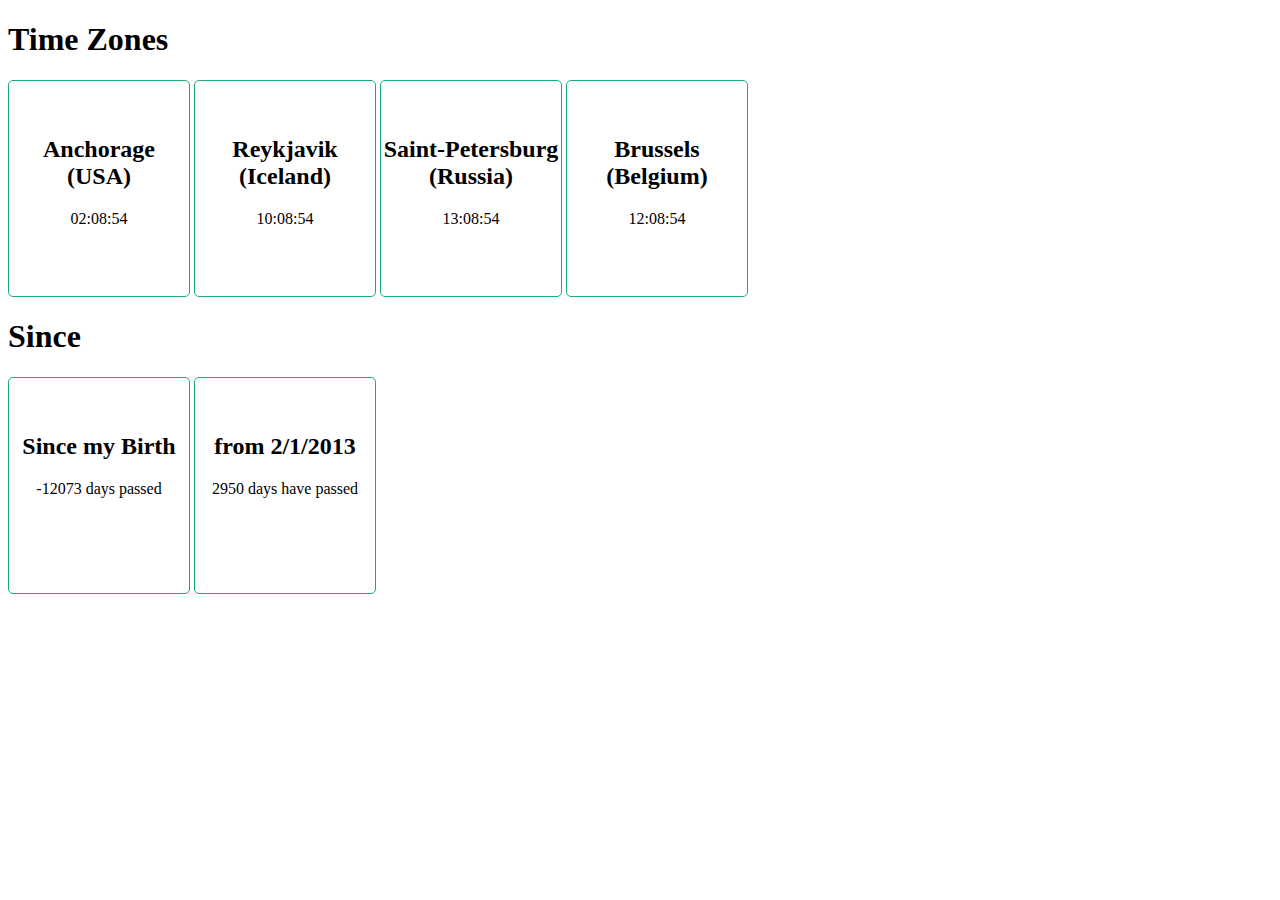
==== 2.dates/index.html @ 0a7271bf "Dates" ====
<!DOCTYPE html>
<html lang="en">
<head>
    <meta charset="UTF-8">
    <meta http-equiv="X-UA-Compatible" content="IE=edge">
    <meta name="viewport" content="width=device-width, initial-scale=1.0">
    <title>Document</title>
    <link rel="stylesheet" href="styles.css">
</head>
<body>

<h1>Time Zones</h1>

<div class="timebox">
    <h2>Anchorage (USA)</h2>
    <p id="Anchorage"></p>
</div>

<div class="timebox">
    <h2>Reykjavik (Iceland)</h2>
    <p id="Reykjavik"></p>
</div>

<div class="timebox">
    <h2>Saint-Petersburg (Russia)</h2>
    <p id="Saint-Petersburg"></p>
</div>

<div class="timebox">
    <h2>Brussels (Belgium)</h2>
    <p id="Brussels"></p>
</div>

<h1>Since </h1>

<div class="timebox">
    <h2>Since my Birth</h2>
    <p id="Birth"></p>
</div>
<div class="timebox">
    <h2>from 2/1/2013</h2>
    <p id="Passed"></p>
</div>

</div>
    <script src="script.js"></script>
</body>
</html>
---- 2.dates/styles.css ----
.timebox{
    display: inline-block;
    border: 1px solid rgb(29, 171, 116);
    border-radius: 5px;
    height: 180px;
    width: 180px;
    padding-top: 35px;


}

.timebox h2, .timebox p{text-align: center;}
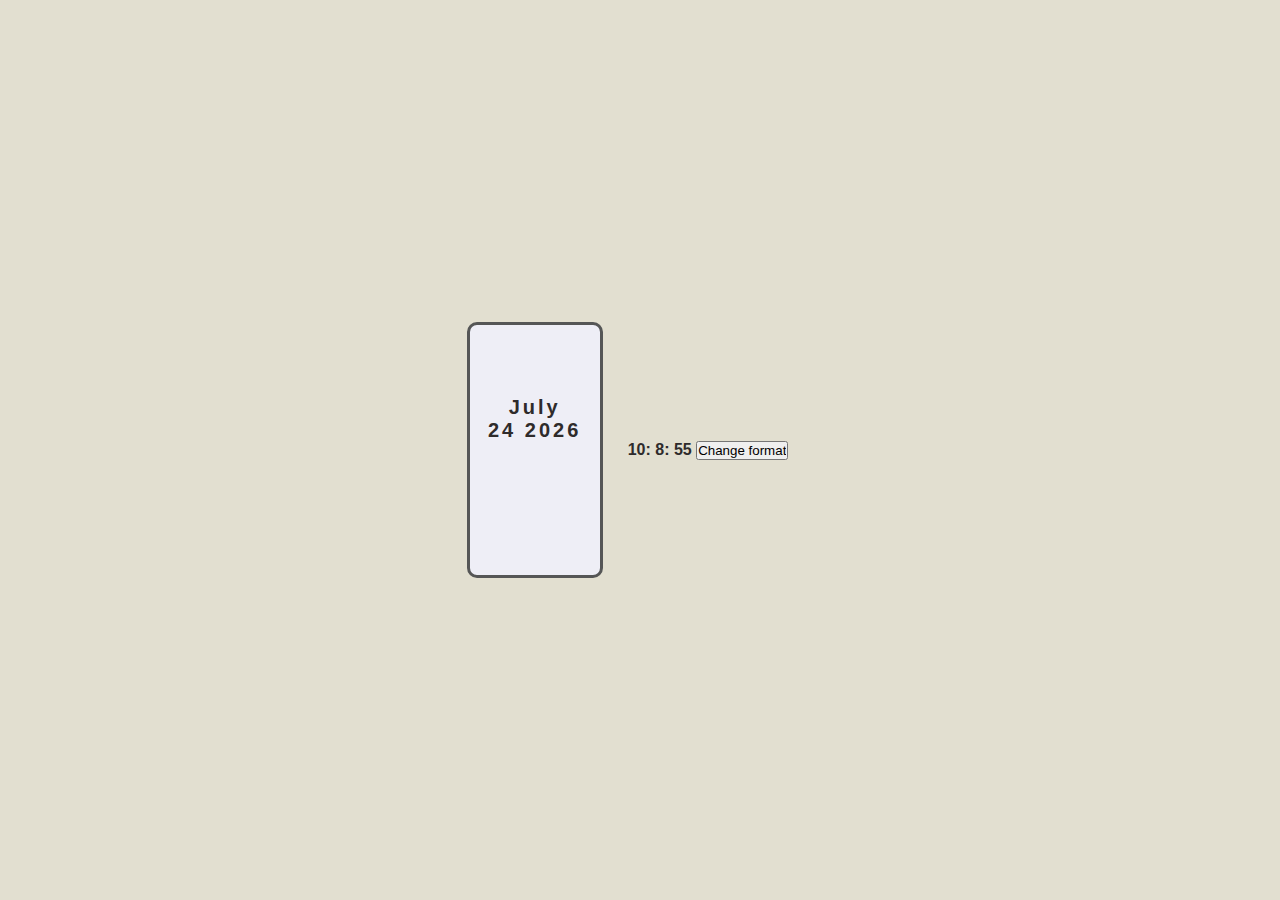
==== commit 83dbf602: "date and time added" ====
--- a/2.dates/index.html
+++ b/2.dates/index.html
@@ -4,11 +4,11 @@
     <meta charset="UTF-8">
     <meta http-equiv="X-UA-Compatible" content="IE=edge">
     <meta name="viewport" content="width=device-width, initial-scale=1.0">
-    <title>Document</title>
+    <title>Digital clock With Date</title>
     <link rel="stylesheet" href="styles.css">
 </head>
 <body>
-
+<!--
 <h1>Time Zones</h1>
 
 <div class="timebox">
@@ -40,7 +40,33 @@
 <div class="timebox">
     <h2>from 2/1/2013</h2>
     <p id="Passed"></p>
+</div> -->
+
+<div class="datetime">
+    <div class="date">
+        <span id="dayname">Day</span><br><br>
+        <span id="month" >Month</span><br>
+        <span id="daynum">00</span>
+        <span id="year">Year</span>
+    </div>
+
+    <br><br>
 </div>
+
+
+<!-- <div class="datetime"> -->
+    <div id="x"></div>
+
+    <div id="y"></div>
+</div>
+
+<div class="time">
+    <span id="hour">00</span>:
+    <span id="minutes">00</span>:
+    <span id="seconds">00</span>
+    <!-- <span id="period">AM</span> -->
+
+    <input type="button" id="changeFormat" value="Change format" />
 
 </div>
     <script src="script.js"></script>
--- a/2.dates/styles.css
+++ b/2.dates/styles.css
@@ -1,12 +1,52 @@
-.timebox{
+/* .timebox{
     display: inline-block;
     border: 1px solid rgb(29, 171, 116);
     border-radius: 5px;
     height: 180px;
     width: 180px;
     padding-top: 35px;
+}
 
+.timebox h2, .timebox p{text-align: center;} */
+
+*{
+    margin: 0px;
+    padding: 0px;
+}
+
+body {
+    height: 100vh;
+    /* Viewport Height (vh) ekran yüksekliğinin 100/1'lik bir bölümüne denk geliyor. */
+    display:flex;
+    justify-content: center;
+    align-items: center;
+    background: #e2dfd0 ;
+}
+
+.datetime {
+    display:block;
+    color:rgb(46, 43, 43);
+    background: #eeeef6;
+    font-family: 'Segoe UI', Tahoma, Verdana, sans-serif;
+    width: 100px;
+    height: 200px;
+    padding: 25px 15px;
+    border: 3px solid #555656;
+    border-radius: 10px;
 
 }
 
-.timebox h2, .timebox p{text-align: center;}
+.date {
+    font-size: 20px;
+    font-weight: 600;
+    text-align: center;
+    letter-spacing: 3px;
+}
+
+.time {
+    /* display:inline; */
+    font-weight: 600;
+    color:rgb(46, 43, 43);
+    font-family: 'Segoe UI', Tahoma, Verdana, sans-serif;
+    padding:25px;
+}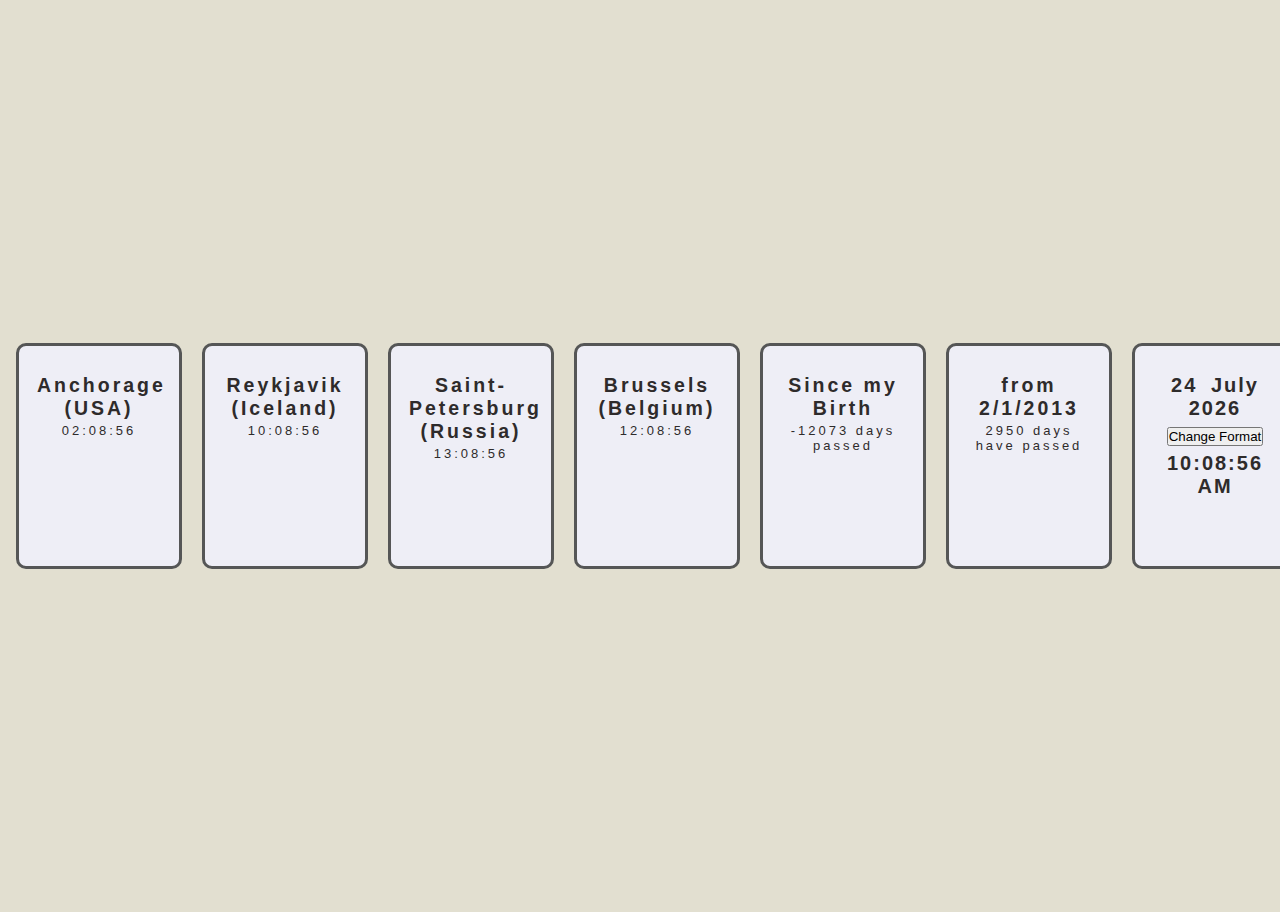
==== commit d94aa989: "2. ex added." ====
--- a/2.dates/index.html
+++ b/2.dates/index.html
@@ -8,8 +8,8 @@
     <link rel="stylesheet" href="styles.css">
 </head>
 <body>
-<!--
-<h1>Time Zones</h1>
+
+<!-- <h1>Time Zones</h1> -->
 
 <div class="timebox">
     <h2>Anchorage (USA)</h2>
@@ -31,7 +31,7 @@
     <p id="Brussels"></p>
 </div>
 
-<h1>Since </h1>
+<!-- <h1>Since </h1> -->
 
 <div class="timebox">
     <h2>Since my Birth</h2>
@@ -40,34 +40,18 @@
 <div class="timebox">
     <h2>from 2/1/2013</h2>
     <p id="Passed"></p>
-</div> -->
+</div>
 
 <div class="datetime">
     <div class="date">
-        <span id="dayname">Day</span><br><br>
-        <span id="month" >Month</span><br>
-        <span id="daynum">00</span>
-        <span id="year">Year</span>
+        <span id="gun">Day</span>
+        <span id="ay" >Month</span>
+        <span id="yil">00</span>
     </div>
+    <button onclick="CF()"> Change Format </button>
 
-    <br><br>
-</div>
-
-
-<!-- <div class="datetime"> -->
     <div id="x"></div>
-
-    <div id="y"></div>
-</div>
-
-<div class="time">
-    <span id="hour">00</span>:
-    <span id="minutes">00</span>:
-    <span id="seconds">00</span>
-    <!-- <span id="period">AM</span> -->
-
-    <input type="button" id="changeFormat" value="Change format" />
-
+    <!-- <div id="y"></div> -->
 </div>
     <script src="script.js"></script>
 </body>
--- a/2.dates/styles.css
+++ b/2.dates/styles.css
@@ -1,26 +1,38 @@
-/* .timebox{
-    display: inline-block;
-    border: 1px solid rgb(29, 171, 116);
-    border-radius: 5px;
-    height: 180px;
-    width: 180px;
-    padding-top: 35px;
-}
-
-.timebox h2, .timebox p{text-align: center;} */
-
-*{
-    margin: 0px;
-    padding: 0px;
+* {
+    margin: 3px;;
+    padding: 0;
 }
 
 body {
     height: 100vh;
     /* Viewport Height (vh) ekran yüksekliğinin 100/1'lik bir bölümüne denk geliyor. */
-    display:flex;
+    display:inline-flex;
     justify-content: center;
     align-items: center;
     background: #e2dfd0 ;
+}
+
+ .timebox{
+    display:block;
+    color:rgb(46, 43, 43);
+    background: #eeeef6;
+    font-family: 'Segoe UI', Tahoma, Verdana, sans-serif;
+    width: 130px;
+    height: 170px;
+    padding: 25px 15px;
+    margin: 10px;
+    border: 3px solid #555656;
+    border-radius: 10px;
+    font-size: 13px;
+    font-weight: 400;
+    text-align: center;
+    letter-spacing: 3px;
+    /* display: inline-block;
+    border: 1px solid rgb(29, 171, 116);
+    border-radius: 5px;
+    height: 180px;
+    width: 180px;
+    padding-top: 35px; */
 }
 
 .datetime {
@@ -28,25 +40,15 @@
     color:rgb(46, 43, 43);
     background: #eeeef6;
     font-family: 'Segoe UI', Tahoma, Verdana, sans-serif;
-    width: 100px;
-    height: 200px;
+    width: 130px;
+    height: 170px;
     padding: 25px 15px;
+    margin: 10px;
     border: 3px solid #555656;
     border-radius: 10px;
-
-}
-
-.date {
     font-size: 20px;
     font-weight: 600;
     text-align: center;
-    letter-spacing: 3px;
+    letter-spacing: 2px;
 }
 
-.time {
-    /* display:inline; */
-    font-weight: 600;
-    color:rgb(46, 43, 43);
-    font-family: 'Segoe UI', Tahoma, Verdana, sans-serif;
-    padding:25px;
-}